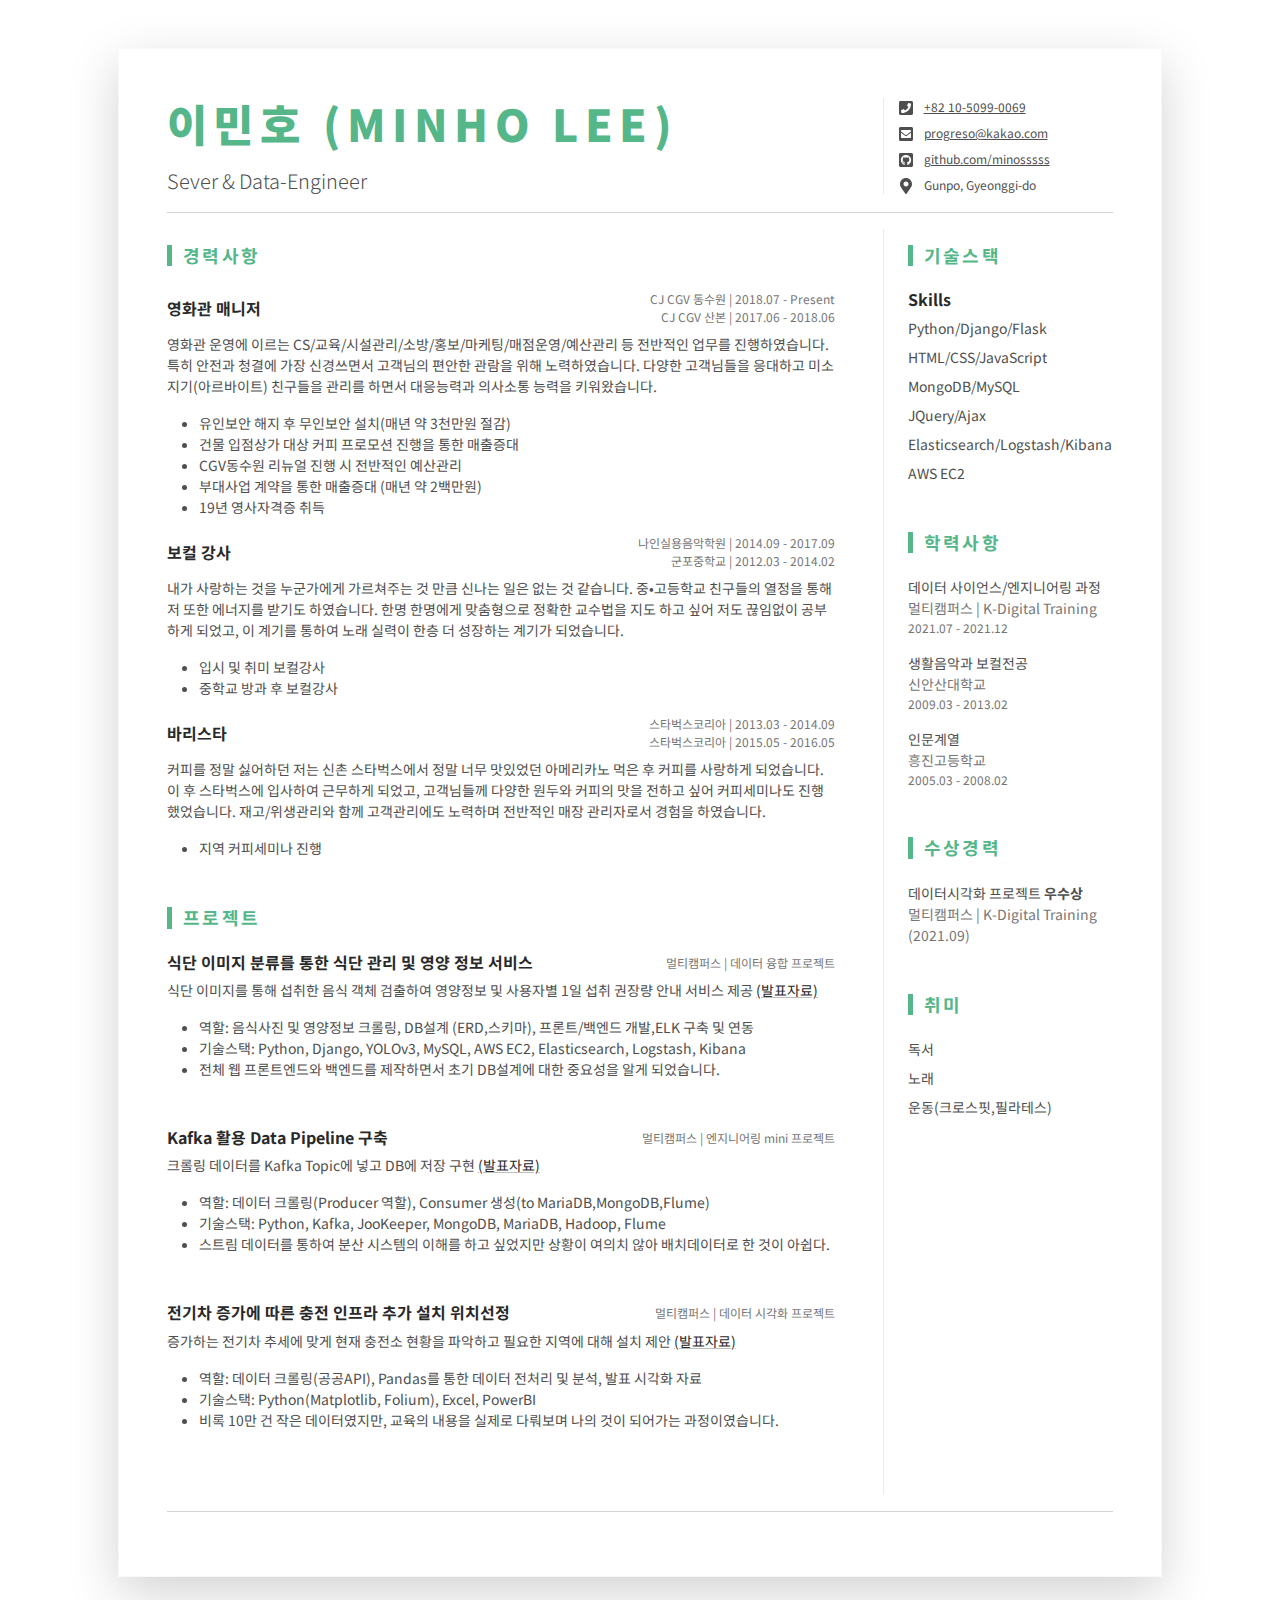
==== resume.html @ d39e24c2 "resume 추가" ====
<!DOCTYPE html>
<html lang="en">

<head>
	<title>MINHO LEE - Resume</title>

	<!-- Meta -->
	<meta charset="utf-8">
	<meta http-equiv="X-UA-Compatible" content="IE=edge">
	<meta name="viewport" content="width=device-width, initial-scale=1.0">
	<meta name="description" content="">
	<meta name="author" content="Xiaoying Riley at 3rd Wave Media">
	<link rel="shortcut icon" href="favicon.ico">

	<!-- Google Fonts -->
	<link rel="preconnect" href="https://fonts.googleapis.com">
	<link rel="preconnect" href="https://fonts.gstatic.com" crossorigin>
	<link href="https://fonts.googleapis.com/css2?family=Noto+Sans+KR:wght@100;300;400;500;700;900&display=swap"
		rel="stylesheet">

	<!-- FontAwesome JS-->
	<script defer src="assets/fontawesome/js/all.min.js"></script>

	<!-- Theme CSS -->
	<link id="theme-style" rel="stylesheet" href="assets/css/devresume.css">

</head>

<body>

	<div class="main-wrapper">
		<div class="container px-3 px-lg-5">
			<article class="resume-wrapper mx-auto theme-bg-light p-5 mb-5 my-5 shadow-lg">

				<div class="resume-header">
					<div class="row align-items-center">
						<div class="resume-title col-12 col-md-6 col-lg-8 col-xl-9">
							<h2 class="resume-name mb-3 text-uppercase">이민호 (MINHO LEE)</h2>
							<div class="resume-tagline mb-3 mb-md-0">Sever & Data-Engineer</div>
						</div>
						<!--//resume-title-->
						<div class="resume-contact col-12 col-md-6 col-lg-4 col-xl-3">
							<ul class="list-unstyled mb-0">
								<li class="mb-2"><i class="fas fa-phone-square fa-fw fa-lg me-2 "></i><a
										class="resume-link" href="tel:#">+82 10-5099-0069</a></li>
								<li class="mb-2"><i class="fas fa-envelope-square fa-fw fa-lg me-2"></i><a
										class="resume-link" href="mailto:#">progreso@kakao.com</a></li>
								<li class="mb-2"><i class="fab fa-github-square fa-fw fa-lg me-2"></i><a
										class="resume-link" href="http://github.com/minosssss">github.com/minosssss</a>
								</li>

								<li class="mb-0"><i class="fas fa-map-marker-alt fa-fw fa-lg me-2"></i>Gunpo,
									Gyeonggi-do</li>
							</ul>
						</div>
						<!--//resume-contact-->
					</div>
					<!--//row-->

				</div>
				<!--//resume-header-->

				<hr>
				<div class="resume-body">
					<div class="row">
						<div class="resume-main col-12 col-lg-8 col-xl-9   pe-0   pe-lg-5">
							<section class="work-section py-3">
								<h3 class="text-uppercase resume-section-heading mb-4">경력사항</h3>

								<div class="item mb-3">
									<div class="item-heading row align-items-center mb-2">
										<h4 class="item-title col-12 col-md-6 col-lg-8 mb-2 mb-md-0">영화관 매니저</h4>
										<div
											class="item-meta col-12 col-md-6 col-lg-4 text-muted text-start text-md-end">
											CJ CGV 동수원 | 2018.07 - Present <br> CJ CGV 산본 | 2017.06 - 2018.06 </div>


									</div>
									<div class="item-content">
										<p>영화관 운영에 이르는 CS/교육/시설관리/소방/홍보/마케팅/매점운영/예산관리 등 전반적인 업무를 진행하였습니다. 특히 안전과 청결에 가장
											신경쓰면서 고객님의 편안한 관람을 위해 노력하였습니다. 다양한 고객님들을 응대하고 미소지기(아르바이트) 친구들을 관리를 하면서 대응능력과
											의사소통 능력을 키워왔습니다. </p>
										<ul class="resume-list">
											<li>유인보안 해지 후 무인보안 설치(매년 약 3천만원 절감)</li>
											<li>건물 입점상가 대상 커피 프로모션 진행을 통한 매출증대</li>
											<li>CGV동수원 리뉴얼 진행 시 전반적인 예산관리</li>
											<li>부대사업 계약을 통한 매출증대 (매년 약 2백만원)</li>
											<li>19년 영사자격증 취득</li>
										</ul>
									</div>
								</div>
								<!--//item-->
								<div class="item mb-3">
									<div class="item-heading row align-items-center mb-2">
										<h4 class="item-title col-12 col-md-6 col-lg-8 mb-2 mb-md-0">보컬 강사</h4>
										<div
											class="item-meta col-12 col-md-6 col-lg-4 text-muted text-start text-md-end">
											나인실용음악학원 | 2014.09 - 2017.09 <br>
											군포중학교 | 2012.03 - 2014.02 </div>
									</div>
									<div class="item-content">
										<p>내가 사랑하는 것을 누군가에게 가르쳐주는 것 만큼 신나는 일은 없는 것 같습니다. 중•고등학교 친구들의 열정을 통해 저 또한 에너지를
											받기도 하였습니다. 한명 한명에게 맞춤형으로 정확한 교수법을 지도 하고 싶어 저도 끊임없이 공부하게 되었고, 이 계기를 통하여 노래
											실력이 한층 더 성장하는 계기가 되었습니다.</p>
										<ul class="resume-list">
											<li>입시 및 취미 보컬강사</li>
											<li>중학교 방과 후 보컬강사</li>
										</ul>
									</div>
								</div>
								<!--//item-->
								<div class="item mb-3">
									<div class="item-heading row align-items-center mb-2">
										<h4 class="item-title col-12 col-md-6 col-lg-8 mb-2 mb-md-0">바리스타</h4>
										<div
											class="item-meta col-12 col-md-6 col-lg-4 text-muted text-start text-md-end">
											스타벅스코리아 | 2013.03 - 2014.09 <br>
											스타벅스코리아 | 2015.05 - 2016.05 <br>
										</div>

									</div>
									<div class="item-content">
										<p>커피를 정말 싫어하던 저는 신촌 스타벅스에서 정말 너무 맛있었던 아메리카노 먹은 후 커피를 사랑하게 되었습니다. 이 후 스타벅스에 입사하여
											근무하게 되었고, 고객님들께 다양한 원두와 커피의 맛을 전하고 싶어 커피세미나도 진행했었습니다. 재고/위생관리와 함께 고객관리에도
											노력하며 전반적인 매장 관리자로서 경험을 하였습니다.</p>
										<ul class="resume-list">
											<li>지역 커피세미나 진행</li>
										</ul>
									</div>
								</div>
								<!--//item-->




							</section>
							<!--//work-section-->


							<section class="project-section py-3">
								<h3 class="text-uppercase resume-section-heading mb-4">프로젝트</h3>

								<div class="item mb-5">
									<div class="item-heading row align-items-center mb-2">
										<h4 class="item-title col-12 col-md-6 col-lg-8 mb-2 mb-md-0">식단 이미지 분류를 통한 식단 관리
											및 영양 정보 서비스
										</h4>
										<div
											class="item-meta col-12 col-md-6 col-lg-4 text-muted text-start text-md-end">
											멀티캠퍼스 | 데이터 융합 프로젝트</div>

									</div>
									<div class="item-content">
										<p>식단 이미지를 통해 섭취한 음식 객체 검출하여 영양정보 및 사용자별 1일 섭취 권장량 안내 서비스 제공 <a
												href="https://drive.google.com/file/d/19mNBJZkGCJS1gh2aUHW6vg3KAWDqgHZ_/view?usp=sharing"
												class="theme-link">(발표자료)</a></p>
										<ul>
											<li>역할: 음식사진 및 영양정보 크롤링, DB설계 (ERD,스키마), 프론트/백엔드 개발,ELK 구축 및 연동</li>
											<li>기술스택: Python, Django, YOLOv3, MySQL, AWS EC2, Elasticsearch, Logstash,
												Kibana</li>
											<li>전체 웹 프론트엔드와 백엔드를 제작하면서 초기 DB설계에 대한 중요성을 알게 되었습니다. </li>
										</ul>


									</div>
								</div>
								<div class="item mb-5">
									<div class="item-heading row align-items-center mb-2">
										<h4 class="item-title col-12 col-md-6 col-lg-8 mb-2 mb-md-0">Kafka 활용 Data
											Pipeline 구축
										</h4>
										<div
											class="item-meta col-12 col-md-6 col-lg-4 text-muted text-start text-md-end">
											멀티캠퍼스 | 엔지니어링 mini 프로젝트</div>

									</div>
									<div class="item-content">
										<p>크롤링 데이터를 Kafka Topic에 넣고 DB에 저장 구현
											<a href="https://drive.google.com/file/d/1pG7Np3TsHTNu0imSunmz3BvCzycNg5wP/view?usp=sharing"
												class="theme-link">(발표자료)</a>
										</p>
										<ul>
											<li>역할: 데이터 크롤링(Producer 역할), Consumer 생성(to MariaDB,MongoDB,Flume) </li>
											<li>기술스택: Python, Kafka, JooKeeper, MongoDB, MariaDB, Hadoop, Flume</li>
											<li>스트림 데이터를 통하여 분산 시스템의 이해를 하고 싶었지만 상황이 여의치 않아 배치데이터로 한 것이 아쉽다.</li>
										</ul>
									</div>
								</div>
								<!--//item-->
								<div class="item mb-5">
									<div class="item-heading row align-items-center mb-2">
										<h4 class="item-title col-12 col-md-6 col-lg-8 mb-2 mb-md-0">전기차 증가에 따른 충전 인프라 추가 설치 위치선정</h4>
										<div
											class="item-meta col-12 col-md-6 col-lg-4 text-muted text-start text-md-end">
											멀티캠퍼스 | 데이터 시각화 프로젝트</div>

									</div>
									<div class="item-content">
										<p>증가하는 전기차 추세에 맞게 현재 충전소 현황을 파악하고 필요한 지역에 대해 설치 제안 <a
												href="https://drive.google.com/file/d/1diUzWF8WjlW56d5wq5MwiqZEh3FT0hZQ/view?usp=sharing"
												class="theme-link">(발표자료)</a></p>
										<ul>
											<li>역할: 데이터 크롤링(공공API), Pandas를 통한 데이터 전처리 및 분석, 발표 시각화 자료</li>
											<li>기술스택: Python(Matplotlib, Folium), Excel, PowerBI</li>
											<li>비록 10만 건 작은 데이터였지만, 교육의 내용을 실제로 다뤄보며 나의 것이 되어가는 과정이였습니다.</li>
										</ul>


									</div>
								</div>
								<!--//item-->
							</section>
							<!--//project-section-->
						</div>
						<!--//resume-main-->
						<aside class="resume-aside col-12 col-lg-4 col-xl-3 px-lg-4 pb-lg-4">
							<section class="skills-section py-3">
								<h3 class="text-uppercase resume-section-heading mb-4">기술스택</h3>
								<div class="item">
									<h4 class="item-title">Skills</h4>
									<ul class="list-unstyled resume-skills-list">
										<li class="mb-2">Python/Django/Flask</li>
										<li class="mb-2">HTML/CSS/JavaScript</li>
										<li class="mb-2">MongoDB/MySQL</li>
										<li class="mb-2">JQuery/Ajax</li>
										<li class="mb-2">Elasticsearch/Logstash/Kibana</li>
										<li class="mb-2">AWS EC2</li>
									</ul>
								</div>
							</section>

							<!--//skills-section-->
							<section class="education-section py-3">
								<h3 class="text-uppercase resume-section-heading mb-4">학력사항</h3>
								<ul class="list-unstyled resume-education-list">
									<li class="mb-3">
										<div class="resume-degree font-weight-bold">데이터 사이언스/엔지니어링 과정</div>
										<div class="resume-degree-org text-muted">멀티캠퍼스 | K-Digital Training</div>
										<div class="resume-degree-time text-muted">2021.07 - 2021.12</div>
									</li>
									<li class="mb-3">
										<div class="resume-degree font-weight-bold">생활음악과 보컬전공</div>
										<div class="resume-degree-org text-muted">신안산대학교</div>
										<div class="resume-degree-time text-muted">2009.03 - 2013.02</div>
									</li>

									<li class="mb-3">
										<div class="resume-degree font-weight-bold">인문계열</div>
										<div class="resume-degree-org text-muted">흥진고등학교</div>
										<div class="resume-degree-time text-muted">2005.03 - 2008.02</div>
									</li>

								</ul>
							</section>
							<!--//education-section-->
							<section class="education-section py-3">
								<h3 class="text-uppercase resume-section-heading mb-4">수상경력</h3>
								<ul class="list-unstyled resume-awards-list">
									<li class="mb-3">
										<div class="font-weight-bold">데이터시각화 프로젝트 <strong>우수상</strong></div>
										<div class="text-muted">멀티캠퍼스 | K-Digital Training (2021.09)</div>
									</li>
								</ul>
							</section>

							<!--//certificates-section-->
							<section class="skills-section py-3">
								<h3 class="text-uppercase resume-section-heading mb-4">취미</h3>
								<ul class="list-unstyled resume-interests-list mb-0">
									<li class="mb-2">독서</li>
									<li class="mb-2">노래</li>
									<li class="mb-2">운동(크로스핏,필라테스)</li>

								</ul>
							</section>
							<!--//certificates-section-->

						</aside>
						<!--//resume-aside-->
					</div>
					<!--//row-->
				</div>
				<!--//resume-body-->
				<hr>

				<!--//resume-footer-->
			</article>

		</div>
		<!--//container-->


	</div>
	<!--//main-wrapper-->


</body>

</html>
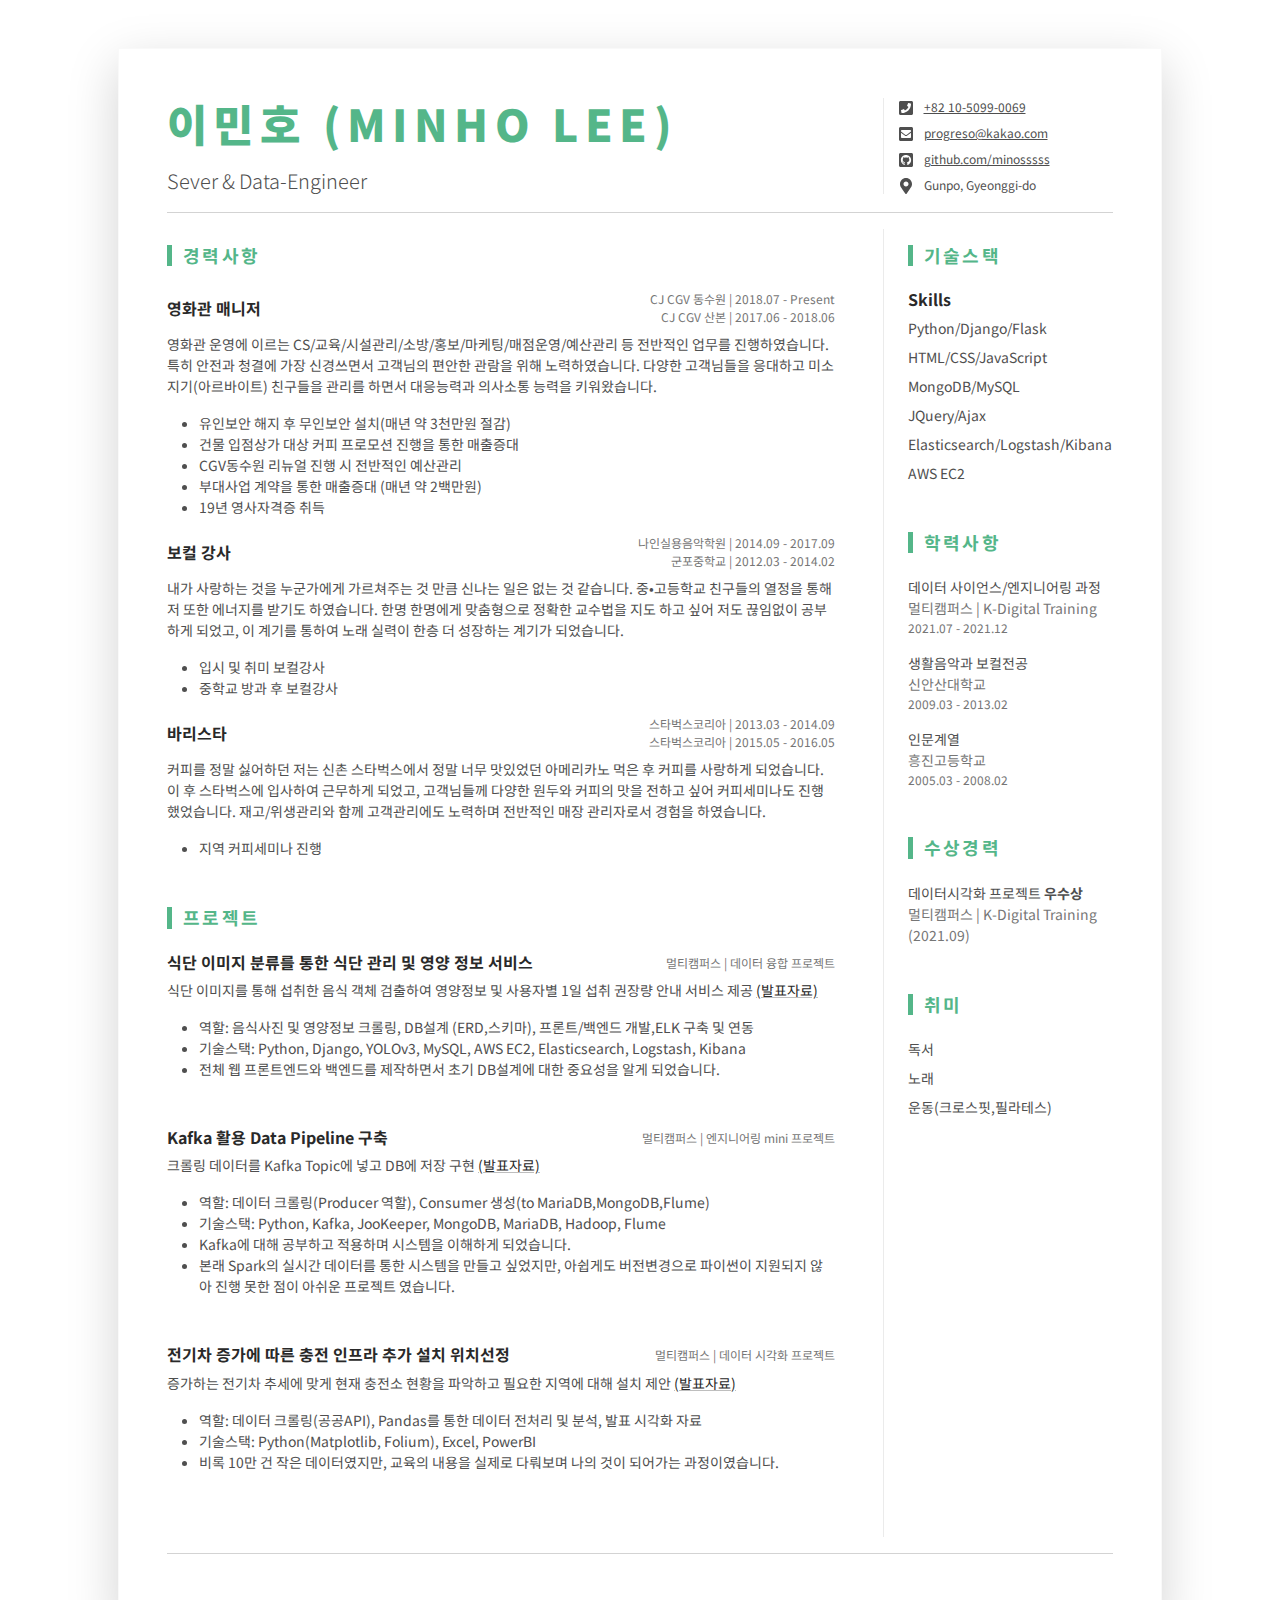
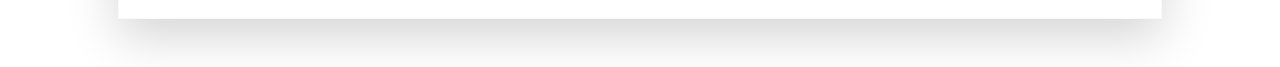
==== commit 30899609: "about me, work 내용수정" ====
--- a/resume.html
+++ b/resume.html
@@ -182,7 +182,8 @@
 										<ul>
 											<li>역할: 데이터 크롤링(Producer 역할), Consumer 생성(to MariaDB,MongoDB,Flume) </li>
 											<li>기술스택: Python, Kafka, JooKeeper, MongoDB, MariaDB, Hadoop, Flume</li>
-											<li>스트림 데이터를 통하여 분산 시스템의 이해를 하고 싶었지만 상황이 여의치 않아 배치데이터로 한 것이 아쉽다.</li>
+											<li>Kafka에 대해 공부하고 적용하며 시스템을 이해하게 되었습니다.</li>
+											<li>본래 Spark의 실시간 데이터를 통한 시스템을 만들고 싶었지만, 아쉽게도 버전변경으로 파이썬이 지원되지 않아 진행 못한 점이 아쉬운 프로젝트 였습니다.</li>
 										</ul>
 									</div>
 								</div>
